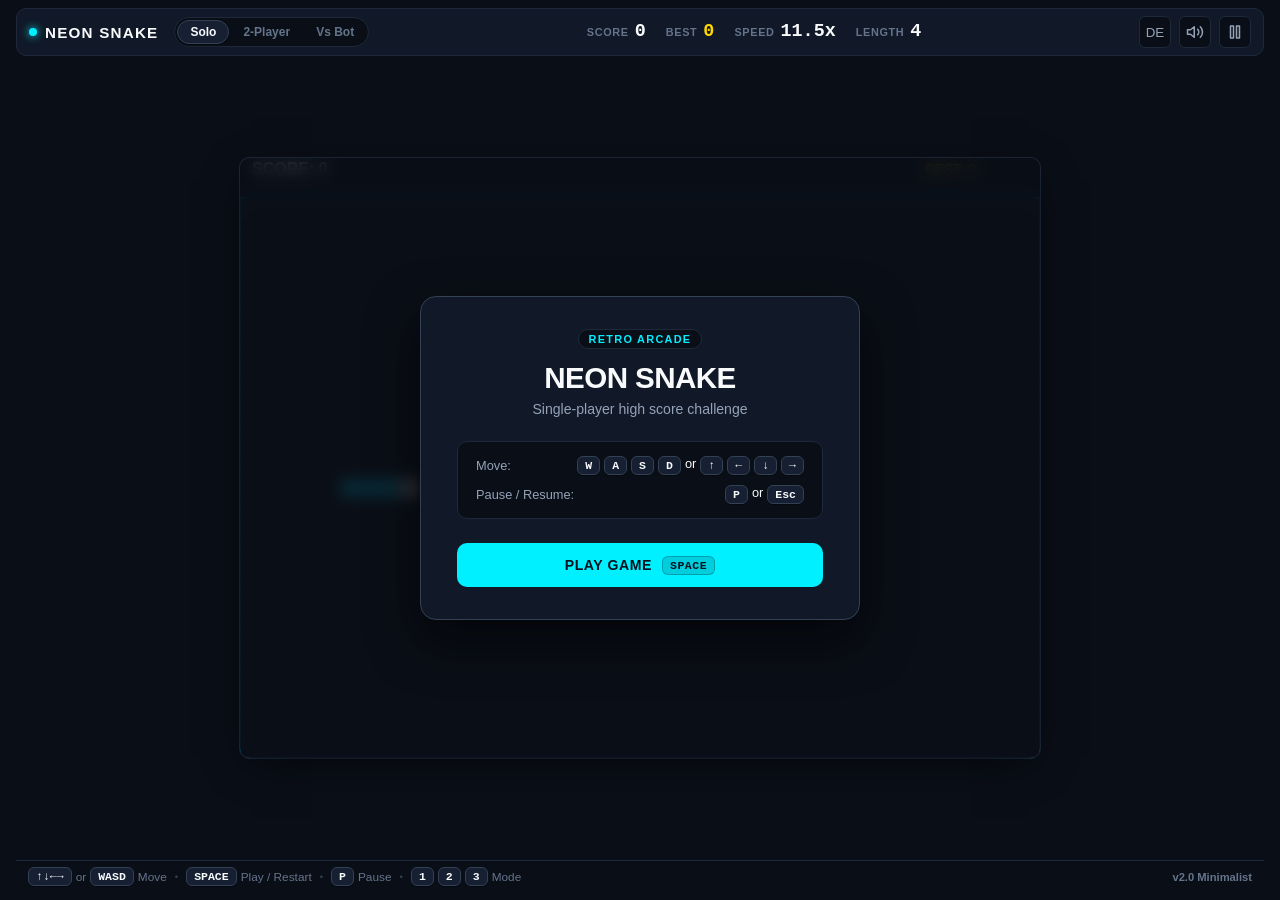
==== index.html @ 277f25cd "Convert game to standalone web app" ====
<!DOCTYPE html>
<html lang="en">
<head>
  <meta charset="UTF-8">
  <meta name="viewport" content="width=device-width, initial-scale=1.0, maximum-scale=1.0, user-scalable=no, viewport-fit=cover">
  <title>Neon Snake — Minimalist Arcade</title>
  <link rel="stylesheet" href="style.css">
</head>
<body>
  <div class="app-layout">
    <!-- Top Navigation & Stats Bar -->
    <header class="navbar">
      <div class="nav-left">
        <div class="brand">
          <span class="brand-dot"></span>
          <span class="brand-name">NEON SNAKE</span>
        </div>

        <nav class="mode-nav" aria-label="Game Mode">
          <button class="mode-pill active" data-mode="SOLO" id="pill-solo">Solo</button>
          <button class="mode-pill" data-mode="PVP" id="pill-pvp">2-Player</button>
          <button class="mode-pill" data-mode="BOT" id="pill-bot">Vs Bot</button>
        </nav>
      </div>

      <div class="nav-center">
        <!-- Solo Stats -->
        <div class="stat-cluster" id="cluster-solo">
          <div class="stat-item">
            <span class="stat-label" id="label-score">SCORE</span>
            <span class="stat-value" id="val-score">0</span>
          </div>
          <div class="stat-item highlight">
            <span class="stat-label" id="label-best">BEST</span>
            <span class="stat-value" id="val-high">0</span>
          </div>
          <div class="stat-item">
            <span class="stat-label" id="label-speed">SPEED</span>
            <span class="stat-value" id="val-speed">1.0x</span>
          </div>
          <div class="stat-item">
            <span class="stat-label" id="label-length">LENGTH</span>
            <span class="stat-value" id="val-length">4</span>
          </div>
        </div>

        <!-- Versus Stats -->
        <div class="stat-cluster versus" id="cluster-versus" style="display: none;">
          <div class="stat-item p1-stat">
            <span class="stat-label">P1 (CYAN)</span>
            <span class="stat-value" id="val-p1">0</span>
            <span class="stat-wins" id="wins-p1">0W</span>
          </div>
          <div class="vs-divider">VS</div>
          <div class="stat-item p2-stat">
            <span class="stat-label" id="lbl-p2">P2 (CORAL)</span>
            <span class="stat-value" id="val-p2">0</span>
            <span class="stat-wins" id="wins-p2">0W</span>
          </div>
        </div>
      </div>

      <div class="nav-right">
        <button class="icon-btn" id="btn-language" title="Switch language" aria-label="Switch language">DE</button>
        <button class="icon-btn" id="btn-sound" title="Toggle Sound" aria-label="Toggle Sound">
          <svg id="svg-sound-on" width="18" height="18" viewBox="0 0 24 24" fill="none" stroke="currentColor" stroke-width="2" stroke-linecap="round" stroke-linejoin="round">
            <polygon points="11 5 6 9 2 9 2 15 6 15 11 19 11 5"></polygon>
            <path d="M19.07 4.93a10 10 0 0 1 0 14.14M15.54 8.46a5 5 0 0 1 0 7.07"></path>
          </svg>
          <svg id="svg-sound-off" width="18" height="18" viewBox="0 0 24 24" fill="none" stroke="currentColor" stroke-width="2" stroke-linecap="round" stroke-linejoin="round" style="display: none;">
            <polygon points="11 5 6 9 2 9 2 15 6 15 11 19 11 5"></polygon>
            <line x1="23" y1="9" x2="17" y2="15"></line>
            <line x1="17" y1="9" x2="23" y2="15"></line>
          </svg>
        </button>

        <button class="icon-btn" id="btn-pause-toggle" title="Pause Game (P / Esc)" aria-label="Pause Game">
          <svg id="svg-pause-icon" width="18" height="18" viewBox="0 0 24 24" fill="none" stroke="currentColor" stroke-width="2" stroke-linecap="round" stroke-linejoin="round">
            <rect x="6" y="4" width="4" height="16"></rect>
            <rect x="14" y="4" width="4" height="16"></rect>
          </svg>
        </button>
      </div>
    </header>

    <!-- Main Game Viewport -->
    <main class="viewport">
      <div class="canvas-wrapper" id="canvas-wrapper">
        <canvas id="game-canvas" width="800" height="600" tabindex="0"></canvas>

        <!-- Start Overlay -->
        <div class="screen-overlay" id="overlay-start">
          <div class="overlay-card">
              <div class="card-badge">RETRO ARCADE</div>
            <h1 class="card-title">NEON SNAKE</h1>
            <p class="card-subtitle" id="start-mode-desc">Single-player high score challenge</p>

            <div class="controls-overview" id="start-controls">
              <div class="ctrl-row">
                <span class="ctrl-desc" id="start-p1-desc">Move:</span>
                <span class="ctrl-keys"><kbd>W</kbd><kbd>A</kbd><kbd>S</kbd><kbd>D</kbd> or <kbd>&uarr;</kbd><kbd>&larr;</kbd><kbd>&darr;</kbd><kbd>&rarr;</kbd></span>
              </div>
              <div class="ctrl-row" id="start-p2-row" style="display: none;">
                <span class="ctrl-desc">Player 2:</span>
                <span class="ctrl-keys"><kbd>W</kbd><kbd>A</kbd><kbd>S</kbd><kbd>D</kbd></span>
              </div>
              <div class="ctrl-row">
                <span class="ctrl-desc" id="start-pause-desc">Pause / Resume:</span>
                <span class="ctrl-keys"><kbd>P</kbd> or <kbd>Esc</kbd></span>
              </div>
            </div>

            <button type="button" class="primary-btn" id="btn-start-action">
              <span id="start-action-text">PLAY GAME</span>
              <kbd class="btn-kbd">SPACE</kbd>
            </button>
          </div>
        </div>

        <!-- Pause Overlay -->
        <div class="screen-overlay" id="overlay-pause" style="display: none;">
          <div class="overlay-card">
            <div class="card-badge" id="pause-badge">SUSPENDED</div>
            <h2 class="card-title" id="pause-title">GAME PAUSED</h2>
            <p class="card-subtitle" id="pause-subtitle">Take a breather</p>

            <div class="card-actions">
              <button class="primary-btn" id="btn-resume-action">
                <span id="resume-action-text">RESUME</span>
                <kbd class="btn-kbd">P</kbd>
              </button>
              <button class="secondary-btn" id="btn-restart-action">
                <span id="restart-action-text">RESTART ROUND</span>
                <kbd class="btn-kbd">R</kbd>
              </button>
            </div>
          </div>
        </div>

        <!-- Game Over Overlay -->
        <div class="screen-overlay" id="overlay-gameover" style="display: none;">
          <div class="overlay-card">
            <div class="card-badge alert" id="go-badge">ROUND OVER</div>
            <h2 class="card-title" id="go-title">GAME OVER</h2>
            <p class="card-subtitle" id="go-reason">Crashed into boundary wall</p>

            <div class="go-stats-box" id="go-stats-box">
              <div class="go-stat-col">
                <span class="go-stat-lbl" id="go-final-label">FINAL SCORE</span>
                <span class="go-stat-val" id="go-score">0</span>
              </div>
              <div class="go-stat-col">
                <span class="go-stat-lbl" id="go-best-label">PERSONAL BEST</span>
                <span class="go-stat-val highlight" id="go-best">0</span>
              </div>
              <div class="go-stat-col">
                <span class="go-stat-lbl" id="go-apples-label">APPLES EATEN</span>
                <span class="go-stat-val" id="go-apples">0</span>
              </div>
            </div>

            <div class="card-actions">
              <button class="primary-btn" id="btn-playagain-action">
                <span id="playagain-action-text">PLAY AGAIN</span>
                <kbd class="btn-kbd">SPACE</kbd>
              </button>
            </div>
          </div>
        </div>
      </div>

      <!-- Mobile Touch Controls (shown only on touch/narrow devices) -->
      <div class="mobile-touch-panel" id="mobile-touch-panel">
        <button class="touch-btn up" data-dir="UP" aria-label="Up">&uarr;</button>
        <div class="touch-row-mid">
          <button class="touch-btn left" data-dir="LEFT" aria-label="Left">&larr;</button>
          <button class="touch-btn action" id="touch-action" aria-label="Action">&bull;</button>
          <button class="touch-btn right" data-dir="RIGHT" aria-label="Right">&rarr;</button>
        </div>
        <button class="touch-btn down" data-dir="DOWN" aria-label="Down">&darr;</button>
      </div>
    </main>

    <!-- Bottom Controls & Status Legend -->
    <footer class="footer-bar">
      <div class="legend-cluster" id="legend-solo">
        <span class="legend-item"><kbd>&uarr;&darr;&larr;&rarr;</kbd> or <kbd>WASD</kbd> Move</span>
        <span class="dot-sep">&bull;</span>
        <span class="legend-item"><kbd>SPACE</kbd> Play / Restart</span>
        <span class="dot-sep">&bull;</span>
        <span class="legend-item"><kbd>P</kbd> Pause</span>
        <span class="dot-sep">&bull;</span>
        <span class="legend-item"><kbd>1</kbd> <kbd>2</kbd> <kbd>3</kbd> Mode</span>
      </div>

      <div class="legend-cluster" id="legend-versus" style="display: none;">
        <span class="legend-item cyan"><kbd>&uarr;&darr;&larr;&rarr;</kbd> P1 (Cyan)</span>
        <span class="dot-sep">&bull;</span>
        <span class="legend-item coral"><kbd>WASD</kbd> P2 (Coral)</span>
        <span class="dot-sep">&bull;</span>
        <span class="legend-item"><kbd>SPACE</kbd> Next Round</span>
        <span class="dot-sep">&bull;</span>
        <span class="legend-item"><kbd>M</kbd> Mode</span>
      </div>

      <div class="footer-links">
        <span class="version-tag">v2.0 Minimalist</span>
      </div>
    </footer>
  </div>

  <script src="client.js"></script>
</body>
</html>
---- style.css ----
/* ==========================================================================
   NEON SNAKE — CLEAN MINIMALIST DESIGN SYSTEM
   ========================================================================== */

:root {
  --bg-primary: #0a0e17;
  --bg-surface: #111827;
  --bg-card: #162032;
  --bg-card-subtle: rgba(22, 32, 50, 0.7);
  --border-subtle: #1e293b;
  --border-strong: #334155;
  --border-accent: #00e5ff;

  --text-primary: #f8fafc;
  --text-secondary: #94a3b8;
  --text-muted: #64748b;
  --text-accent: #38bdf8;

  --color-cyan: #00f0ff;
  --color-emerald: #10b981;
  --color-coral: #ff3366;
  --color-amber: #f59e0b;
  --color-gold: #ffd700;
  --color-danger: #ef4444;

  --font-family: -apple-system, BlinkMacSystemFont, "Segoe UI", Roboto, "Inter", "Helvetica Neue", Arial, sans-serif;
  --font-mono: ui-monospace, SFMono-Regular, Menlo, Monaco, Consolas, "Liberation Mono", "Courier New", monospace;

  --radius-sm: 6px;
  --radius-md: 10px;
  --radius-lg: 16px;
  --radius-full: 9999px;
}

* {
  margin: 0;
  padding: 0;
  box-sizing: border-box;
}

html, body {
  width: 100%;
  height: 100%;
  overflow: hidden;
  background-color: var(--bg-primary);
  color: var(--text-primary);
  font-family: var(--font-family);
  -webkit-font-smoothing: antialiased;
  -moz-osx-font-smoothing: grayscale;
  user-select: none;
  touch-action: manipulation;
}

/* Base Layout Structure */
.app-layout {
  display: flex;
  flex-direction: column;
  width: 100vw;
  height: 100vh;
  max-width: 100vw;
  max-height: 100vh;
  padding: 8px 16px;
  gap: 8px;
}

/* ==========================================================================
   TOP NAVIGATION & STATS BAR
   ========================================================================== */
.navbar {
  display: flex;
  align-items: center;
  justify-content: space-between;
  height: 48px;
  padding: 0 12px;
  background-color: var(--bg-surface);
  border: 1px solid var(--border-subtle);
  border-radius: var(--radius-md);
  flex-shrink: 0;
  gap: 16px;
}

.nav-left {
  display: flex;
  align-items: center;
  gap: 16px;
}

.brand {
  display: flex;
  align-items: center;
  gap: 8px;
}

.brand-dot {
  width: 8px;
  height: 8px;
  border-radius: 50%;
  background-color: var(--color-cyan);
  box-shadow: 0 0 8px var(--color-cyan);
}

.brand-name {
  font-size: 0.95rem;
  font-weight: 800;
  letter-spacing: 0.08em;
  color: var(--text-primary);
}

/* Mode Switcher Pill Tabs */
.mode-nav {
  display: flex;
  align-items: center;
  background-color: var(--bg-primary);
  border: 1px solid var(--border-subtle);
  border-radius: var(--radius-full);
  padding: 2px;
  gap: 2px;
}

.mode-pill {
  background: transparent;
  border: none;
  color: var(--text-muted);
  font-family: var(--font-family);
  font-size: 0.75rem;
  font-weight: 600;
  padding: 4px 12px;
  border-radius: var(--radius-full);
  cursor: pointer;
  transition: all 0.15s ease;
}

.mode-pill:hover {
  color: var(--text-secondary);
}

.mode-pill.active {
  background-color: var(--bg-card);
  color: var(--text-primary);
  border: 1px solid var(--border-strong);
  box-shadow: 0 1px 3px rgba(0, 0, 0, 0.4);
}

/* Center Stat Cluster */
.nav-center {
  display: flex;
  align-items: center;
  justify-content: center;
  flex: 1;
}

.stat-cluster {
  display: flex;
  align-items: center;
  gap: 20px;
}

.stat-item {
  display: flex;
  align-items: baseline;
  gap: 6px;
}

.stat-label {
  font-size: 0.68rem;
  font-weight: 700;
  letter-spacing: 0.06em;
  color: var(--text-muted);
}

.stat-value {
  font-family: var(--font-mono);
  font-size: 1.15rem;
  font-weight: 700;
  color: var(--text-primary);
  line-height: 1;
}

.stat-item.highlight .stat-value {
  color: var(--color-gold);
}

.stat-cluster.versus .p1-stat .stat-value {
  color: var(--color-cyan);
}

.stat-cluster.versus .p2-stat .stat-value {
  color: var(--color-coral);
}

.stat-wins {
  font-size: 0.72rem;
  font-weight: 700;
  padding: 1px 5px;
  background-color: var(--bg-primary);
  border: 1px solid var(--border-subtle);
  border-radius: var(--radius-sm);
  color: var(--text-secondary);
}

.vs-divider {
  font-size: 0.72rem;
  font-weight: 800;
  letter-spacing: 0.05em;
  color: var(--text-muted);
}

/* Right Navigation Tools */
.nav-right {
  display: flex;
  align-items: center;
  gap: 8px;
}

.icon-btn {
  display: flex;
  align-items: center;
  justify-content: center;
  width: 32px;
  height: 32px;
  border-radius: var(--radius-sm);
  background: var(--bg-primary);
  border: 1px solid var(--border-subtle);
  color: var(--text-secondary);
  cursor: pointer;
  transition: all 0.15s ease;
}

.icon-btn:hover {
  background-color: var(--bg-card);
  color: var(--text-primary);
  border-color: var(--border-strong);
}

/* ==========================================================================
   GAME VIEWPORT & CANVAS STAGE
   ========================================================================== */
.viewport {
  flex: 1;
  min-height: 0;
  display: flex;
  flex-direction: column;
  align-items: center;
  justify-content: center;
  position: relative;
}

.canvas-wrapper {
  position: relative;
  display: flex;
  align-items: center;
  justify-content: center;
  max-width: 100%;
  max-height: 100%;
  aspect-ratio: 4 / 3;
  border-radius: var(--radius-md);
  box-shadow: 0 10px 40px -10px rgba(0, 0, 0, 0.7), 0 0 0 1px var(--border-subtle);
  background-color: #0d121c;
  overflow: hidden;
}

#game-canvas {
  width: 100%;
  height: 100%;
  display: block;
  outline: none;
  cursor: default;
}

/* Overlays (Start, Pause, Game Over) */
.screen-overlay {
  position: absolute;
  inset: 0;
  display: flex;
  align-items: center;
  justify-content: center;
  background: rgba(10, 14, 23, 0.82);
  backdrop-filter: blur(8px);
  -webkit-backdrop-filter: blur(8px);
  z-index: 10;
  padding: 16px;
  transition: opacity 0.2s ease;
}

.overlay-card {
  display: flex;
  flex-direction: column;
  align-items: center;
  text-align: center;
  background-color: var(--bg-surface);
  border: 1px solid var(--border-strong);
  border-radius: var(--radius-lg);
  padding: 32px 36px;
  max-width: 440px;
  width: 100%;
  box-shadow: 0 20px 50px rgba(0, 0, 0, 0.6);
  animation: cardFadeIn 0.25s cubic-bezier(0.16, 1, 0.3, 1);
}

@keyframes cardFadeIn {
  from {
    opacity: 0;
    transform: scale(0.96) translateY(6px);
  }
  to {
    opacity: 1;
    transform: scale(1) translateY(0);
  }
}

.card-badge {
  font-size: 0.68rem;
  font-weight: 700;
  letter-spacing: 0.12em;
  padding: 3px 10px;
  background: var(--bg-primary);
  border: 1px solid var(--border-subtle);
  border-radius: var(--radius-full);
  color: var(--color-cyan);
  margin-bottom: 12px;
}

.card-badge.alert {
  color: var(--color-danger);
  border-color: rgba(239, 68, 68, 0.3);
}

.card-title {
  font-size: 1.85rem;
  font-weight: 800;
  letter-spacing: -0.02em;
  color: var(--text-primary);
  margin-bottom: 6px;
}

.card-subtitle {
  font-size: 0.88rem;
  color: var(--text-secondary);
  margin-bottom: 24px;
}

/* Controls Overview on Start Card */
.controls-overview {
  display: flex;
  flex-direction: column;
  gap: 10px;
  width: 100%;
  background: var(--bg-primary);
  border: 1px solid var(--border-subtle);
  border-radius: var(--radius-md);
  padding: 14px 18px;
  margin-bottom: 24px;
}

.ctrl-row {
  display: flex;
  align-items: center;
  justify-content: space-between;
  font-size: 0.8rem;
}

.ctrl-desc {
  color: var(--text-secondary);
  font-weight: 500;
}

.ctrl-keys {
  display: flex;
  gap: 4px;
}

kbd {
  display: inline-block;
  background-color: var(--bg-card);
  border: 1px solid var(--border-strong);
  border-radius: var(--radius-sm);
  padding: 2px 7px;
  font-family: var(--font-mono);
  font-size: 0.72rem;
  font-weight: 600;
  color: var(--text-primary);
  box-shadow: 0 1px 0 rgba(0, 0, 0, 0.4);
}

/* Buttons */
.card-actions {
  display: flex;
  flex-direction: column;
  gap: 10px;
  width: 100%;
}

.primary-btn {
  display: flex;
  align-items: center;
  justify-content: center;
  gap: 10px;
  width: 100%;
  height: 44px;
  background-color: var(--color-cyan);
  color: #06101e;
  border: none;
  border-radius: var(--radius-md);
  font-family: var(--font-family);
  font-size: 0.88rem;
  font-weight: 700;
  letter-spacing: 0.04em;
  cursor: pointer;
  transition: all 0.15s ease;
}

.primary-btn:hover {
  background-color: #38bdf8;
  transform: translateY(-1px);
  box-shadow: 0 4px 16px rgba(0, 240, 255, 0.35);
}

.primary-btn:active {
  transform: translateY(1px);
}

.primary-btn .btn-kbd {
  background-color: rgba(6, 16, 30, 0.15);
  border-color: rgba(6, 16, 30, 0.25);
  color: #06101e;
  box-shadow: none;
}

.secondary-btn {
  display: flex;
  align-items: center;
  justify-content: center;
  gap: 10px;
  width: 100%;
  height: 40px;
  background-color: transparent;
  color: var(--text-secondary);
  border: 1px solid var(--border-strong);
  border-radius: var(--radius-md);
  font-family: var(--font-family);
  font-size: 0.82rem;
  font-weight: 600;
  cursor: pointer;
  transition: all 0.15s ease;
}

.secondary-btn:hover {
  background-color: var(--bg-card);
  color: var(--text-primary);
}

/* Game Over Stats Box */
.go-stats-box {
  display: grid;
  grid-template-columns: repeat(3, 1fr);
  width: 100%;
  background-color: var(--bg-primary);
  border: 1px solid var(--border-subtle);
  border-radius: var(--radius-md);
  padding: 14px 10px;
  margin-bottom: 24px;
  gap: 8px;
}

.go-stat-col {
  display: flex;
  flex-direction: column;
  align-items: center;
  gap: 4px;
}

.go-stat-lbl {
  font-size: 0.65rem;
  font-weight: 700;
  letter-spacing: 0.05em;
  color: var(--text-muted);
}

.go-stat-val {
  font-family: var(--font-mono);
  font-size: 1.25rem;
  font-weight: 800;
  color: var(--text-primary);
}

.go-stat-val.highlight {
  color: var(--color-gold);
}

/* ==========================================================================
   MOBILE TOUCH CONTROLS
   ========================================================================== */
.mobile-touch-panel {
  display: none;
  flex-direction: column;
  align-items: center;
  gap: 6px;
  margin-top: 8px;
}

.touch-row-mid {
  display: flex;
  gap: 6px;
}

.touch-btn {
  width: 48px;
  height: 48px;
  border-radius: var(--radius-md);
  background-color: var(--bg-surface);
  border: 1px solid var(--border-strong);
  color: var(--text-primary);
  font-size: 1.25rem;
  font-weight: bold;
  display: flex;
  align-items: center;
  justify-content: center;
  cursor: pointer;
  user-select: none;
  -webkit-tap-highlight-color: transparent;
  transition: background-color 0.1s ease;
}

.touch-btn:active {
  background-color: var(--color-cyan);
  color: #06101e;
}

.touch-btn.action {
  font-size: 1.5rem;
}

/* ==========================================================================
   FOOTER BAR
   ========================================================================== */
.footer-bar {
  display: flex;
  align-items: center;
  justify-content: space-between;
  height: 32px;
  padding: 0 12px;
  font-size: 0.74rem;
  color: var(--text-muted);
  border-top: 1px solid var(--border-subtle);
  flex-shrink: 0;
}

.legend-cluster {
  display: flex;
  align-items: center;
  gap: 8px;
}

.legend-item {
  display: flex;
  align-items: center;
  gap: 4px;
}

.legend-item.cyan {
  color: var(--color-cyan);
}

.legend-item.coral {
  color: var(--color-coral);
}

.dot-sep {
  color: var(--border-strong);
  font-size: 0.6rem;
}

.version-tag {
  font-size: 0.7rem;
  font-weight: 600;
  color: var(--text-muted);
}

/* ==========================================================================
   RESPONSIVE QUERIES
   ========================================================================== */
@media (max-width: 768px) {
  .app-layout {
    padding: 6px;
    gap: 6px;
  }

  .navbar {
    height: auto;
    flex-wrap: wrap;
    padding: 8px 10px;
    gap: 10px;
  }

  .nav-center {
    order: 3;
    width: 100%;
    justify-content: center;
  }

  .brand-name {
    font-size: 0.85rem;
  }

  .mode-pill {
    padding: 3px 8px;
    font-size: 0.7rem;
  }

  .stat-cluster {
    gap: 14px;
  }

  .stat-value {
    font-size: 1rem;
  }

  .mobile-touch-panel {
    display: flex;
  }

  .footer-bar {
    display: none;
  }

  .overlay-card {
    padding: 24px 20px;
  }

  .card-title {
    font-size: 1.45rem;
  }
}

@media (pointer: coarse) {
  .mobile-touch-panel {
    display: flex;
  }
}
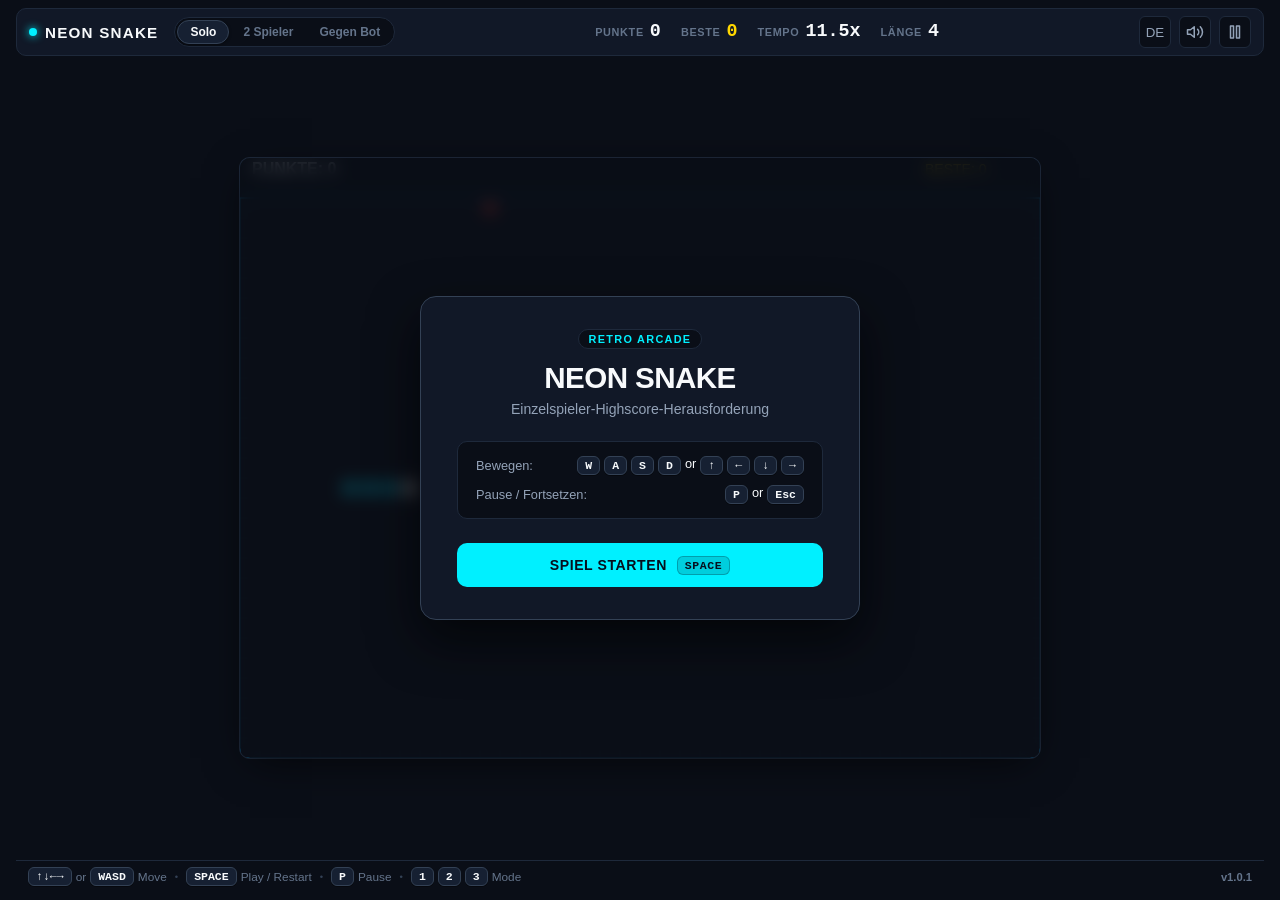
==== commit 5231a249: "Fix small issues" ====
--- a/index.html
+++ b/index.html
@@ -204,7 +204,7 @@
       </div>
 
       <div class="footer-links">
-        <span class="version-tag">v2.0 Minimalist</span>
+        <span class="version-tag">v1.0.1</span>
       </div>
     </footer>
   </div>
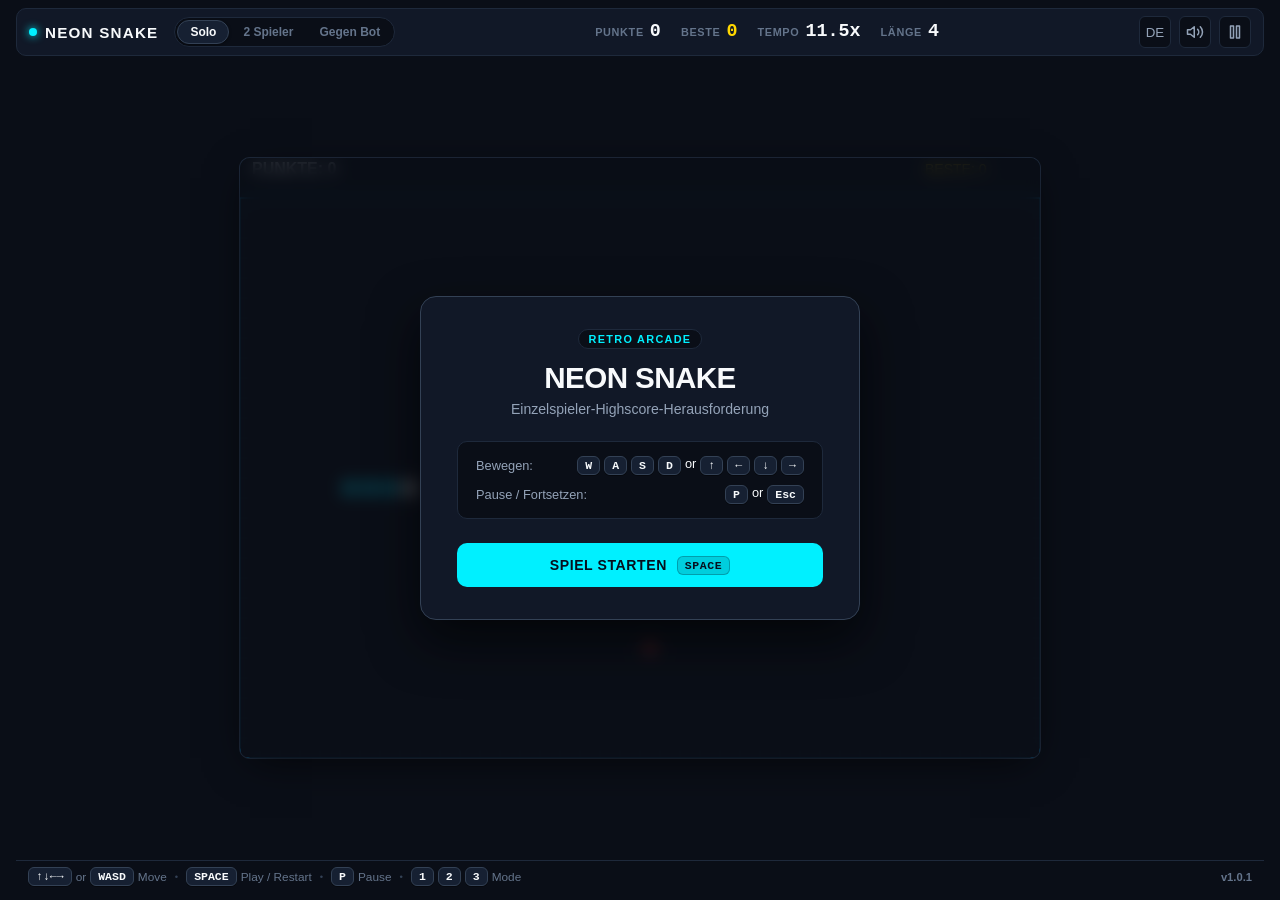
==== commit 726f5bf1: "Restore Wins" ====
--- a/index.html
+++ b/index.html
@@ -49,13 +49,13 @@
           <div class="stat-item p1-stat">
             <span class="stat-label">P1 (CYAN)</span>
             <span class="stat-value" id="val-p1">0</span>
-            <span class="stat-wins" id="wins-p1">0W</span>
+            <span class="stat-wins" id="wins-p1">WINS: 0</span>
           </div>
           <div class="vs-divider">VS</div>
           <div class="stat-item p2-stat">
             <span class="stat-label" id="lbl-p2">P2 (CORAL)</span>
             <span class="stat-value" id="val-p2">0</span>
-            <span class="stat-wins" id="wins-p2">0W</span>
+            <span class="stat-wins" id="wins-p2">WINS: 0</span>
           </div>
         </div>
       </div>
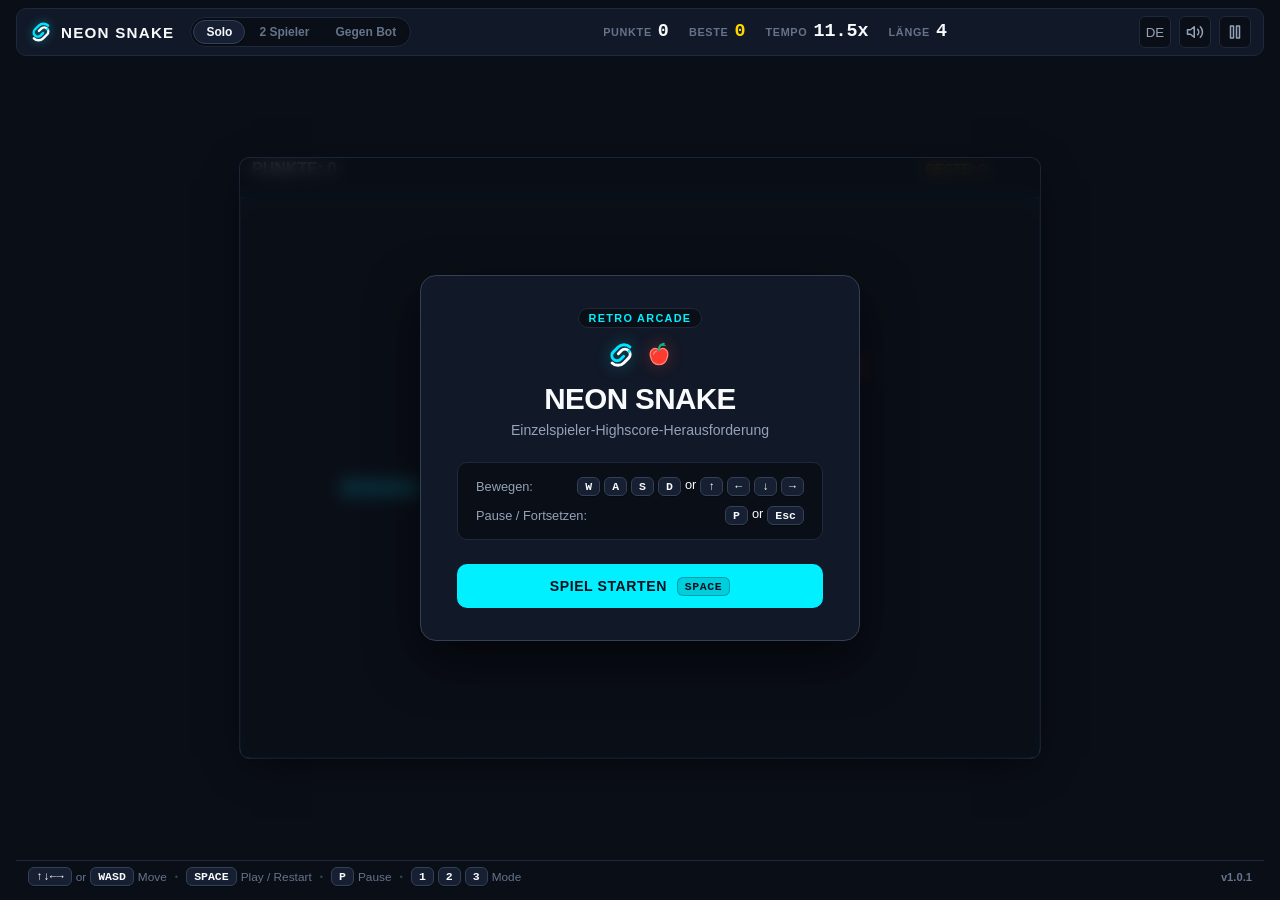
==== commit 67e0346a: "Add Better Sprites" ====
--- a/index.html
+++ b/index.html
@@ -4,6 +4,7 @@
   <meta charset="UTF-8">
   <meta name="viewport" content="width=device-width, initial-scale=1.0, maximum-scale=1.0, user-scalable=no, viewport-fit=cover">
   <title>Neon Snake — Minimalist Arcade</title>
+  <link rel="icon" type="image/svg+xml" href="assets/favicon.svg">
   <link rel="stylesheet" href="style.css">
 </head>
 <body>
@@ -12,7 +13,7 @@
     <header class="navbar">
       <div class="nav-left">
         <div class="brand">
-          <span class="brand-dot"></span>
+          <img class="brand-icon" src="assets/snake.svg" alt="">
           <span class="brand-name">NEON SNAKE</span>
         </div>
 
@@ -92,6 +93,10 @@
         <div class="screen-overlay" id="overlay-start">
           <div class="overlay-card">
               <div class="card-badge">RETRO ARCADE</div>
+            <div class="game-mark" aria-hidden="true">
+              <img src="assets/snake.svg" alt="">
+              <img src="assets/apple.svg" alt="">
+            </div>
             <h1 class="card-title">NEON SNAKE</h1>
             <p class="card-subtitle" id="start-mode-desc">Single-player high score challenge</p>
 
--- a/style.css
+++ b/style.css
@@ -91,12 +91,10 @@
   gap: 8px;
 }
 
-.brand-dot {
-  width: 8px;
-  height: 8px;
-  border-radius: 50%;
-  background-color: var(--color-cyan);
-  box-shadow: 0 0 8px var(--color-cyan);
+.brand-icon {
+  width: 24px;
+  height: 24px;
+  filter: drop-shadow(0 0 5px rgba(0, 229, 255, 0.45));
 }
 
 .brand-name {
@@ -104,6 +102,24 @@
   font-weight: 800;
   letter-spacing: 0.08em;
   color: var(--text-primary);
+}
+
+.game-mark {
+  display: flex;
+  align-items: center;
+  justify-content: center;
+  gap: 8px;
+  margin-bottom: 12px;
+}
+
+.game-mark img {
+  width: 30px;
+  height: 30px;
+  filter: drop-shadow(0 0 8px rgba(0, 229, 255, 0.35));
+}
+
+.game-mark img + img {
+  filter: drop-shadow(0 0 8px rgba(255, 59, 48, 0.35));
 }
 
 /* Mode Switcher Pill Tabs */
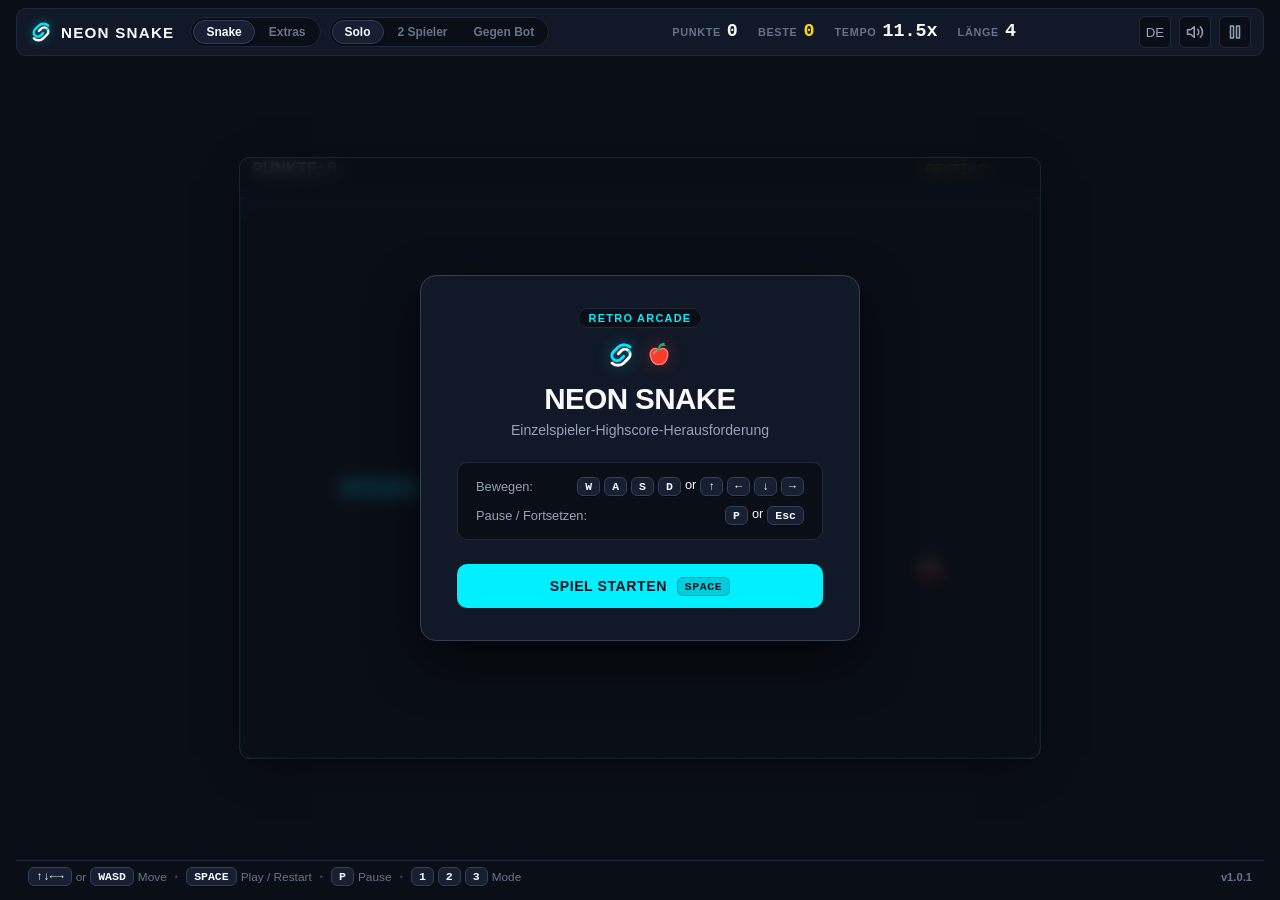
==== commit 3fcf8aa5: "Add Extra Games(bundled are 3 versions of EaglerCraft)" ====
--- a/index.html
+++ b/index.html
@@ -17,14 +17,19 @@
           <span class="brand-name">NEON SNAKE</span>
         </div>
 
-        <nav class="mode-nav" aria-label="Game Mode">
+        <nav class="mode-nav app-nav" aria-label="Game">
+          <button class="mode-pill active" data-app-tab="snake" id="tab-snake">Snake</button>
+          <button class="mode-pill" data-app-tab="extras" id="tab-extras">Extras</button>
+        </nav>
+
+        <nav class="mode-nav snake-mode-nav" aria-label="Game Mode">
           <button class="mode-pill active" data-mode="SOLO" id="pill-solo">Solo</button>
           <button class="mode-pill" data-mode="PVP" id="pill-pvp">2-Player</button>
           <button class="mode-pill" data-mode="BOT" id="pill-bot">Vs Bot</button>
         </nav>
       </div>
 
-      <div class="nav-center">
+      <div class="nav-center" id="snake-stats">
         <!-- Solo Stats -->
         <div class="stat-cluster" id="cluster-solo">
           <div class="stat-item">
@@ -174,6 +179,46 @@
         </div>
       </div>
 
+      <section class="extras-panel" id="extras-panel" aria-labelledby="extras-title" hidden>
+        <div class="extras-heading">
+          <div>
+            <div class="card-badge">GAME LIBRARY</div>
+            <h1 class="card-title" id="extras-title">Extras</h1>
+            <p class="card-subtitle" id="extras-subtitle">Play bundled games or add your own HTML games.</p>
+          </div>
+          <div class="extras-actions">
+            <label class="secondary-btn extras-add-btn">
+              <span id="extras-add-html">Add HTML</span>
+              <input type="file" id="extras-file-input" accept=".html,.htm" hidden>
+            </label>
+            <label class="secondary-btn extras-add-btn">
+              <span id="extras-add-folder">Add folder</span>
+              <input type="file" id="extras-folder-input" webkitdirectory directory multiple hidden>
+            </label>
+          </div>
+        </div>
+
+        <div class="extras-dropzone" id="extras-dropzone" tabindex="0">
+          <span class="dropzone-icon">+</span>
+          <strong id="extras-drop-title">Drop an HTML file or game folder here</strong>
+          <span id="extras-drop-help">Folders should contain an index.html or another HTML entry file.</span>
+        </div>
+
+        <div class="extras-grid" id="extras-grid"></div>
+        <p class="extras-empty" id="extras-empty" hidden>No extra games yet. Drop one above to add it.</p>
+      </section>
+
+      <section class="extras-player" id="extras-player" hidden aria-label="Extra game player">
+        <div class="extras-player-bar">
+          <button class="secondary-btn" id="extras-back-btn">Back to Extras</button>
+          <strong id="extras-player-title">Extra game</strong>
+        </div>
+        <button class="extras-fullscreen-btn" id="extras-fullscreen-btn" type="button" title="Fullscreen" aria-label="Fullscreen">
+          <svg width="20" height="20" viewBox="0 0 24 24" fill="none" stroke="currentColor" stroke-width="2" stroke-linecap="round" stroke-linejoin="round" aria-hidden="true"><path d="M8 3H5a2 2 0 0 0-2 2v3M16 3h3a2 2 0 0 1 2 2v3M8 21H5a2 2 0 0 1-2-2v-3M16 21h3a2 2 0 0 0 2-2v-3"></path></svg>
+        </button>
+        <iframe id="extras-iframe" title="Extra game" tabindex="0" allow="fullscreen; autoplay; clipboard-read; clipboard-write" allowfullscreen></iframe>
+      </section>
+
       <!-- Mobile Touch Controls (shown only on touch/narrow devices) -->
       <div class="mobile-touch-panel" id="mobile-touch-panel">
         <button class="touch-btn up" data-dir="UP" aria-label="Up">&uarr;</button>
@@ -214,6 +259,7 @@
     </footer>
   </div>
 
+  <script src="extras/manifest.js"></script>
   <script src="client.js"></script>
 </body>
 </html>
--- a/style.css
+++ b/style.css
@@ -38,6 +38,10 @@
   box-sizing: border-box;
 }
 
+[hidden] {
+  display: none !important;
+}
+
 html, body {
   width: 100%;
   height: 100%;
@@ -83,6 +87,14 @@
   display: flex;
   align-items: center;
   gap: 16px;
+}
+
+.app-nav {
+  margin-right: 2px;
+}
+
+.snake-mode-nav {
+  margin-left: -10px;
 }
 
 .brand {
@@ -275,6 +287,240 @@
   overflow: hidden;
 }
 
+.extras-panel {
+  width: min(1100px, 100%);
+  height: 100%;
+  overflow: auto;
+  padding: 24px;
+  background: var(--bg-surface);
+  border: 1px solid var(--border-subtle);
+  border-radius: var(--radius-md);
+  box-shadow: 0 10px 40px -10px rgba(0, 0, 0, 0.7);
+}
+
+.extras-heading {
+  display: flex;
+  align-items: flex-start;
+  justify-content: space-between;
+  gap: 20px;
+  margin-bottom: 20px;
+}
+
+.extras-heading .card-badge {
+  display: inline-block;
+  margin-bottom: 8px;
+}
+
+.extras-heading .card-title {
+  margin-bottom: 4px;
+}
+
+.extras-heading .card-subtitle {
+  margin-bottom: 0;
+}
+
+.extras-actions {
+  display: flex;
+  gap: 8px;
+  flex-shrink: 0;
+}
+
+.extras-add-btn {
+  width: auto;
+  min-width: 106px;
+  height: 40px;
+  padding: 0 14px;
+  cursor: pointer;
+}
+
+.extras-dropzone {
+  display: flex;
+  flex-direction: column;
+  align-items: center;
+  justify-content: center;
+  gap: 6px;
+  min-height: 126px;
+  padding: 20px;
+  border: 1px dashed var(--border-strong);
+  border-radius: var(--radius-md);
+  color: var(--text-secondary);
+  text-align: center;
+  transition: border-color .15s ease, background-color .15s ease;
+}
+
+.extras-dropzone strong {
+  color: var(--text-primary);
+  font-size: .92rem;
+}
+
+.extras-dropzone span:last-child {
+  font-size: .78rem;
+  color: var(--text-muted);
+}
+
+.extras-dropzone.is-dragging,
+.extras-dropzone:focus-visible {
+  border-color: var(--color-cyan);
+  background: rgba(0, 229, 255, .06);
+  outline: none;
+}
+
+.dropzone-icon {
+  display: grid;
+  place-items: center;
+  width: 30px;
+  height: 30px;
+  border: 1px solid var(--border-strong);
+  border-radius: 50%;
+  color: var(--color-cyan);
+  font-size: 1.35rem;
+}
+
+.extras-grid {
+  display: grid;
+  grid-template-columns: repeat(auto-fill, minmax(220px, 1fr));
+  gap: 14px;
+  margin-top: 20px;
+}
+
+.extra-card {
+  display: flex;
+  flex-direction: column;
+  min-height: 142px;
+  padding: 16px;
+  background: var(--bg-card);
+  border: 1px solid var(--border-subtle);
+  border-radius: var(--radius-md);
+}
+
+.extra-card h2 {
+  margin-bottom: 6px;
+  font-size: 1rem;
+}
+
+.extra-thumbnail {
+  width: 100%;
+  height: 104px;
+  margin: -2px 0 12px;
+  border: 1px solid var(--border-subtle);
+  border-radius: var(--radius-sm);
+  background: var(--bg-primary);
+  object-fit: cover;
+}
+
+.extra-card p {
+  flex: 1;
+  color: var(--text-secondary);
+  font-size: .78rem;
+  line-height: 1.45;
+}
+
+.extra-card .primary-btn {
+  height: 36px;
+  margin-top: 14px;
+  font-size: .78rem;
+}
+
+.extra-card .secondary-btn {
+  width: 100%;
+  height: 34px;
+  margin-top: 8px;
+  font-size: .75rem;
+}
+
+.extras-empty {
+  padding: 24px 0 8px;
+  color: var(--text-muted);
+  text-align: center;
+  font-size: .82rem;
+}
+
+.extras-player {
+  position: relative;
+  display: flex;
+  flex-direction: column;
+  width: min(1200px, 100%);
+  height: 100%;
+  min-height: 0;
+  overflow: hidden;
+  background: #05070b;
+  border: 1px solid var(--border-subtle);
+  border-radius: var(--radius-md);
+  box-shadow: 0 10px 40px -10px rgba(0, 0, 0, .7);
+}
+
+.extras-player-bar {
+  display: flex;
+  align-items: center;
+  gap: 16px;
+  min-height: 50px;
+  padding: 8px 12px;
+  background: var(--bg-surface);
+  border-bottom: 1px solid var(--border-subtle);
+}
+
+.extras-player-bar .secondary-btn {
+  width: auto;
+  height: 34px;
+  padding: 0 12px;
+  font-size: .76rem;
+}
+
+.extras-player-bar strong {
+  flex: 1;
+  overflow: hidden;
+  color: var(--text-primary);
+  text-overflow: ellipsis;
+  white-space: nowrap;
+}
+
+.extras-fullscreen-btn {
+  position: absolute;
+  z-index: 2;
+  top: 62px;
+  right: 14px;
+  display: grid;
+  place-items: center;
+  width: 38px;
+  height: 38px;
+  padding: 0;
+  border: 1px solid rgba(148, 163, 184, .35);
+  border-radius: var(--radius-sm);
+  background: rgba(10, 14, 23, .2);
+  color: rgba(248, 250, 252, .8);
+  cursor: pointer;
+  transition: background-color .15s ease, color .15s ease;
+}
+
+.extras-fullscreen-btn:hover {
+  background: rgba(10, 14, 23, .7);
+  color: var(--text-primary);
+}
+
+.extras-player:fullscreen .extras-player-bar {
+  display: none;
+}
+
+.extras-player:fullscreen .extras-fullscreen-btn {
+  top: 14px;
+  right: 14px;
+  background: rgba(10, 14, 23, .35);
+}
+
+#extras-iframe:fullscreen {
+  width: 100vw;
+  height: 100vh;
+  background: #000;
+}
+
+#extras-iframe {
+  width: 100%;
+  height: 100%;
+  min-height: 0;
+  border: 0;
+  background: #000;
+}
+
 #game-canvas {
   width: 100%;
   height: 100%;
@@ -646,6 +892,22 @@
   .card-title {
     font-size: 1.45rem;
   }
+
+  .extras-panel {
+    padding: 16px;
+  }
+
+  .extras-heading {
+    flex-direction: column;
+  }
+
+  .extras-actions {
+    width: 100%;
+  }
+
+  .extras-add-btn {
+    flex: 1;
+  }
 }
 
 @media (pointer: coarse) {
